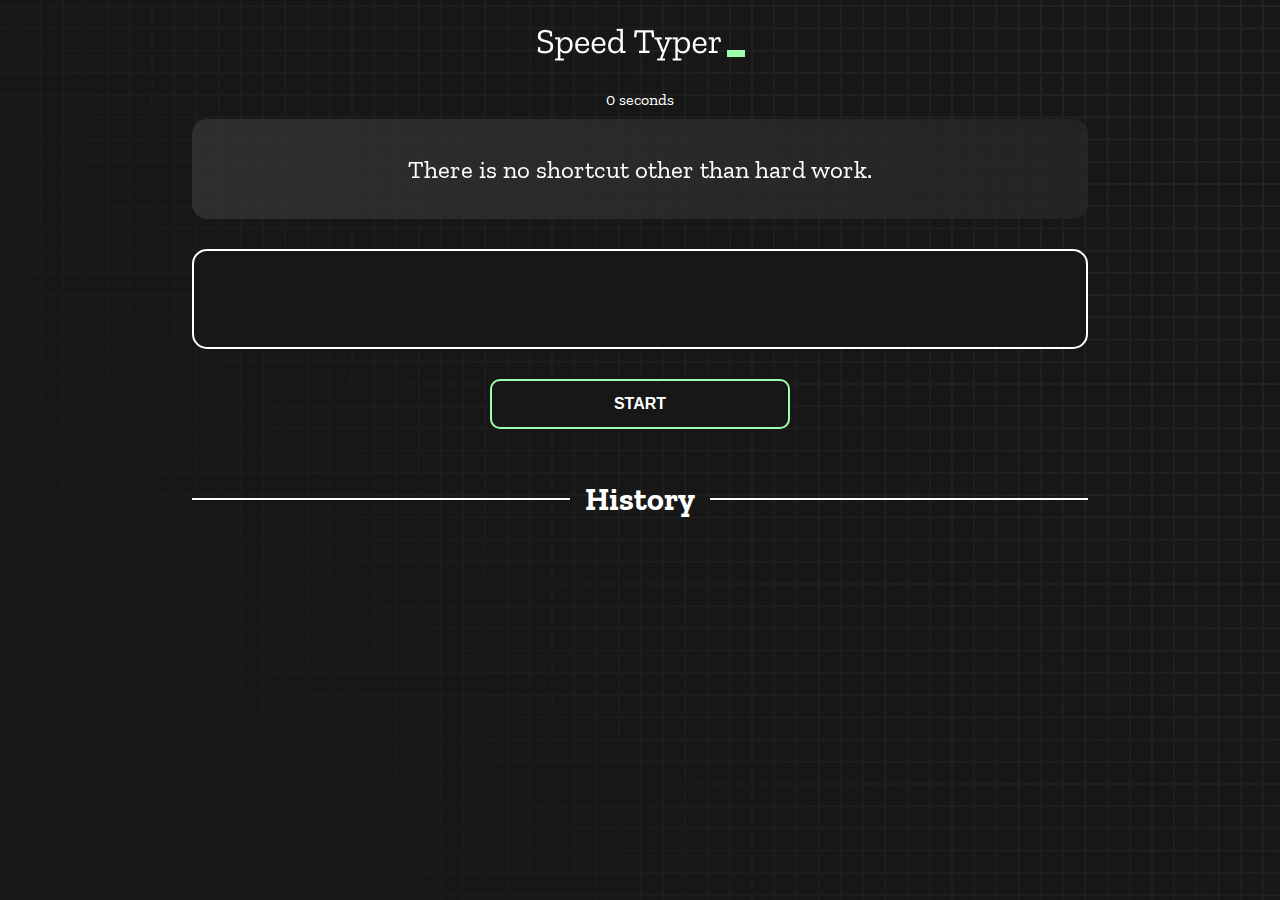
==== index.html @ ab80a089 "Initial commit" ====
<!DOCTYPE html>
<html lang="en">
  <head>
    <meta charset="UTF-8" />
    <meta http-equiv="X-UA-Compatible" content="IE=edge" />
    <meta name="viewport" content="width=device-width, initial-scale=1.0" />
    <title>Speed Monster</title>
    <link rel="stylesheet" href="styles.css" />
    <link rel="preconnect" href="https://fonts.googleapis.com" />
    <link rel="preconnect" href="https://fonts.gstatic.com" crossorigin />
    <link
      href="https://fonts.googleapis.com/css2?family=Zilla+Slab:wght@300;400;500&display=swap"
      rel="stylesheet"
    />
  </head>
  <body>
    <h1 class="title"><img src="./logo.png" /></h1>
    <div id="show-time">0 seconds</div>

    <div class="box-container">
      <div id="question"></div>

      <div id="display" class="inactive"></div>

      <div class="buttons">
        <button id="starts">START</button>
      </div>

      <div class="divider-container">
        <div class="line"></div>
        <h1 class="title2">History</h1>
        <div class="line"></div>
      </div>
      <div id="histories"></div>
    </div>

    <div id="countdown"></div>
    <div id="modal-background" class="hidden"></div>
    <div id="result" class="hidden"></div>

    <script src="./history.js"></script>
    <script src="./script.js"></script>
  </body>
</html>
---- styles.css ----
* {
  padding: 0;
  margin: 0;
  box-sizing: border-box;
}

body {
  background-image: url("./bg.png");
  background-size: cover;
  background-position: left top;
  font-family: "Zilla Slab", serif;
}

.box-container {
  width: 70%;
  margin: 0 auto;
}

#question {
  height: 100px;
  display: flex;
  align-items: center;
  justify-content: center;
  color: white;
  font-size: 25px;
  border-radius: 15px;
  background: rgb(255, 255, 255);
  background: linear-gradient(
    92.49deg,
    rgba(255, 255, 255, 0.1) 0.18%,
    rgba(255, 255, 255, 0.05) 99.85%
  );
  backdrop-filter: blur(5px);
  margin-bottom: 30px;
}

#display {
  height: 100px;
  display: flex;
  flex-wrap: wrap;
  align-items: center;
  padding-left: 5rem;
  color: white;
  font-size: 32px;
  background-color: #171717;
  border: 2px solid #9dffad;
  border-radius: 15px;
}

#countdown {
  position: fixed;
  height: 100vh;
  width: 100vw;
  background-color: rgba(0, 0, 0, 0.8);
  top: 0;
  left: 0;
  display: flex;
  align-items: center;
  justify-content: center;
  font-size: 3rem;
  color: white;
  display: none;
}
#result {
  position: fixed;
  top: 10%; 
  left: 10%;
  transform: translate(-50%, -50%);
  height: 250px;
  width: 400px;
  background-color: #171717;
  border-radius: 15px;
  border: 2px solid #9dffad;
  color: white;
  text-align: center;
  padding: 2rem;
}
#show-time{
  text-align: center;
  color: white;
  margin: 10px 0;
}

.green {
  color: #9dffad;
}
.red {
  color: #eb6565;
}
.bold {
  font-weight: 700;
}
.inactive {
  border: 2px solid white !important;
}
.hidden {
  display: none;
}
.title {
  text-align: center;
  color: white;
  margin: 20px 0;
}

.divider-container {
  height: 80px;
  display: flex;
  justify-content: center;
  align-items: center;
  gap: 15px;
  margin: 0 auto;
}

.line {
  height: 2px;
  background: white;
  width: 100%;
}

.title2 {
  color: white;
  display: block;
}

.buttons {
  display: flex;
  justify-content: center;
  margin: 30px 0;
}
button {
  padding: 10px 20px;
  border: none;
  font-size: 16px;
  font-weight: bold;
  width: 300px;
  height: 50px;
  color: white;
  background-color: #171717;
  border-radius: 10px;
  border: 2px solid #9dffad;
  cursor: pointer;
}

#histories {
  display: flex;
  flex-wrap: wrap;
  justify-content: space-around;
}

.card {
  width: 100%;
  height: 100%;
  padding: 50px;
  display: flex;
  justify-content: space-between;
  align-items: center;
  padding: 20px 30px;
  color: white;
  border-radius: 15px;
  background: rgb(255, 255, 255);
  background: linear-gradient(
    92.49deg,
    rgba(255, 255, 255, 0.1) 0.18%,
    rgba(255, 255, 255, 0.05) 99.85%
  );
  backdrop-filter: blur(5px);
  margin-bottom: 30px;
}

#modal-background {
  background: rgb(255, 255, 255);
  background: linear-gradient(
    92.49deg,
    rgba(255, 255, 255, 0.1) 0.18%,
    rgba(255, 255, 255, 0.05) 99.85%
  );
  backdrop-filter: blur(5px);
  height: 100vh;
  width: 100%;
  position: fixed;
  top: 0;
}

@media only screen and (max-width: 700px) {
  .box-container {
    padding: 0 20px;
    width: 100%;
  }
  .card {
    flex-direction: column;
  }
}
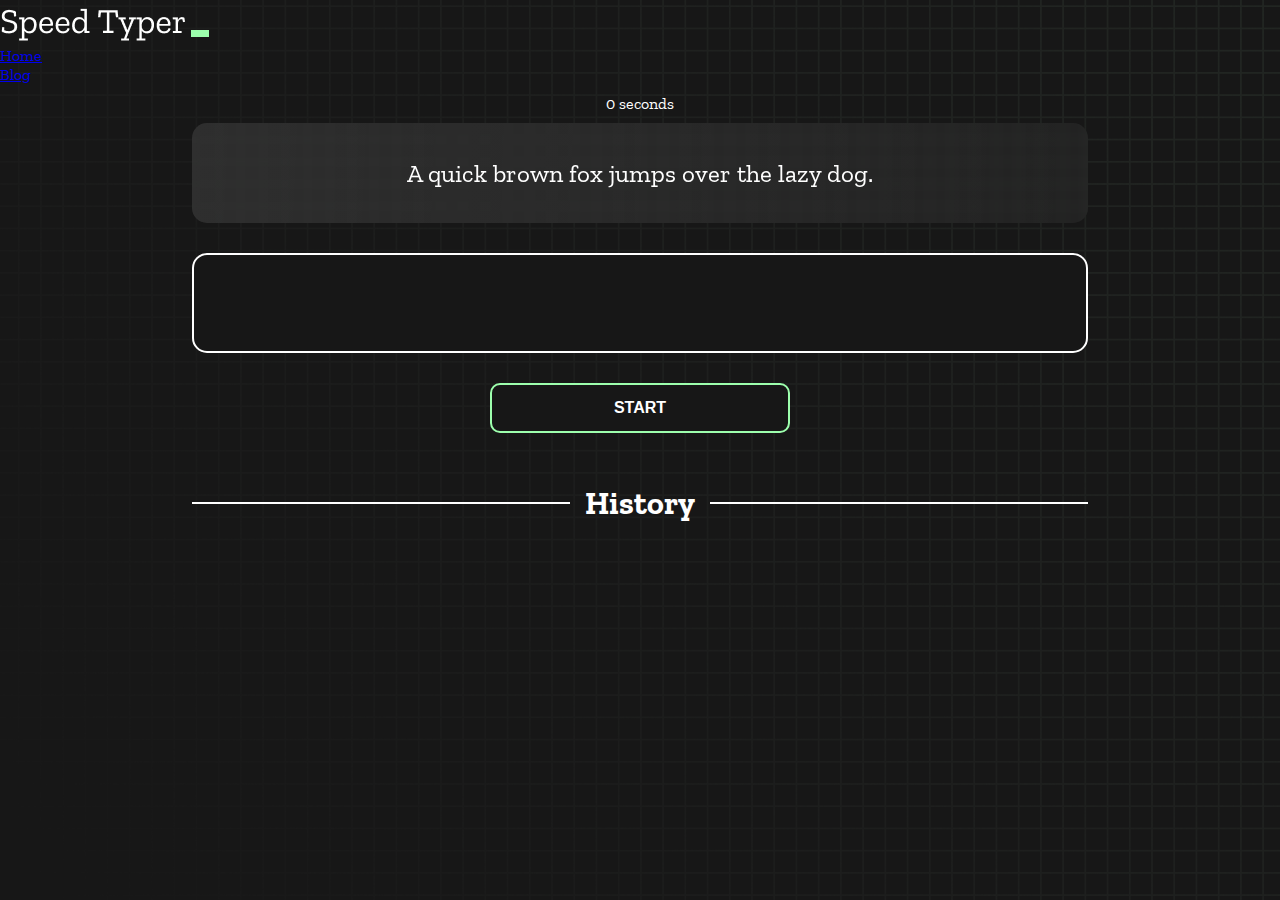
==== commit 821cfaee: "blog file quetion background color" ====
--- a/index.html
+++ b/index.html
@@ -14,7 +14,14 @@
     />
   </head>
   <body>
-    <h1 class="title"><img src="./logo.png" /></h1>
+    <header>
+      <a href="index.html"><img src="./logo.png" /></a>
+      <ul class="">
+        <li><a href="index.html">Home</a></li>
+        <li><a href="blog.html">Blog</a></li>
+      </ul>
+    </header>
+    
     <div id="show-time">0 seconds</div>
 
     <div class="box-container">
--- a/styles.css
+++ b/styles.css
@@ -63,8 +63,8 @@
 }
 #result {
   position: fixed;
-  top: 10%; 
-  left: 10%;
+  top: 50%; 
+  left: 50%;
   transform: translate(-50%, -50%);
   height: 250px;
   width: 400px;
@@ -142,9 +142,10 @@
 }
 
 #histories {
-  display: flex;
-  flex-wrap: wrap;
-  justify-content: space-around;
+  display: grid;
+  grid-template-columns: repeat(3, 1fr);
+  gap: 20px;
+  padding-bottom: 25px;
 }
 
 .card {
@@ -181,12 +182,36 @@
   top: 0;
 }
 
-@media only screen and (max-width: 700px) {
+@media only screen and (max-width: 1200px) {
+  #histories {
+    display: grid;
+    grid-template-columns: repeat(2, 1fr);
+    gap: 20px;
+  }
+
+}
+
+@media only screen and (max-width: 768px) {
   .box-container {
     padding: 0 20px;
     width: 100%;
   }
+
+  #histories {
+    display: flex;
+    flex-wrap: wrap;
+    justify-content: center;
+  }
+
   .card {
     flex-direction: column;
-  }
-}
+    gap: 10px;
+  }
+
+  #question {
+    height: 100%;
+    padding: 20px 10px;
+  }
+}
+
+
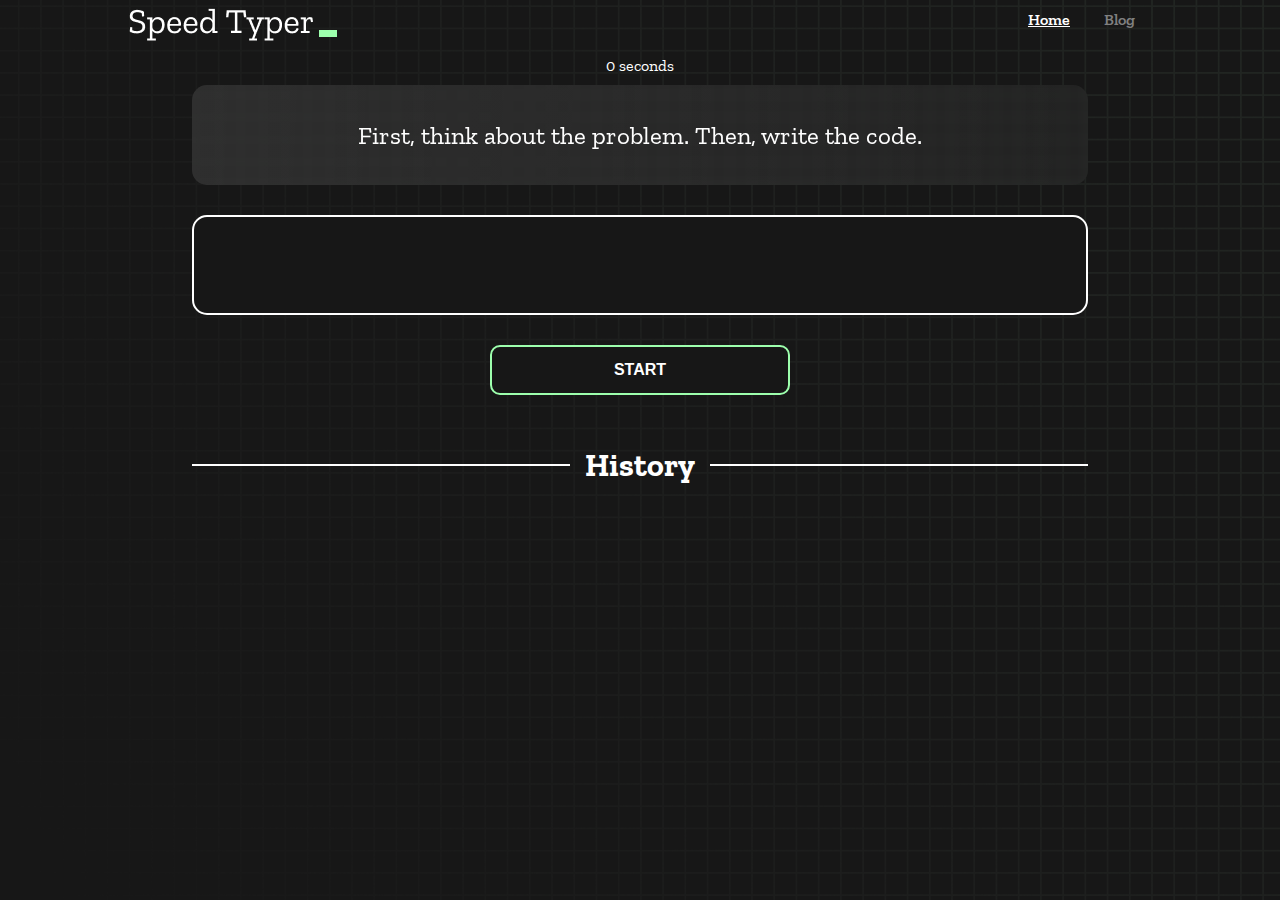
==== commit 2b88f035: "blog section responsive device" ====
--- a/index.html
+++ b/index.html
@@ -14,13 +14,19 @@
     />
   </head>
   <body>
-    <header>
-      <a href="index.html"><img src="./logo.png" /></a>
-      <ul class="">
+    <!-- header added -->
+    <header id="header">
+      <a href="index.html">
+        <img src="./logo.png" />
+      </a>
+    
+      <ul>
         <li><a href="index.html">Home</a></li>
-        <li><a href="blog.html">Blog</a></li>
+        <li><a style="text-decoration: none;color: gray;" href="blog.html">Blog</a></li>
       </ul>
     </header>
+    <!-- header added -->
+    
     
     <div id="show-time">0 seconds</div>
 
--- a/styles.css
+++ b/styles.css
@@ -9,6 +9,35 @@
   background-size: cover;
   background-position: left top;
   font-family: "Zilla Slab", serif;
+}
+
+#header {
+  display: flex;
+  flex-wrap: wrap;
+  justify-content: space-between;
+  width: 80%;
+  margin: 0 auto;
+}
+
+#header ul {
+  display: flex;
+  list-style: none;
+}
+
+#header ul li {
+  margin: 10px 2px;
+
+}
+
+#header ul li a {
+  padding: 15px;
+  color: white;
+  font-size: 16px;
+  font-weight: 600;
+}
+
+#header ul li a:hover {
+  color: #eb6565 !important;
 }
 
 .box-container {
